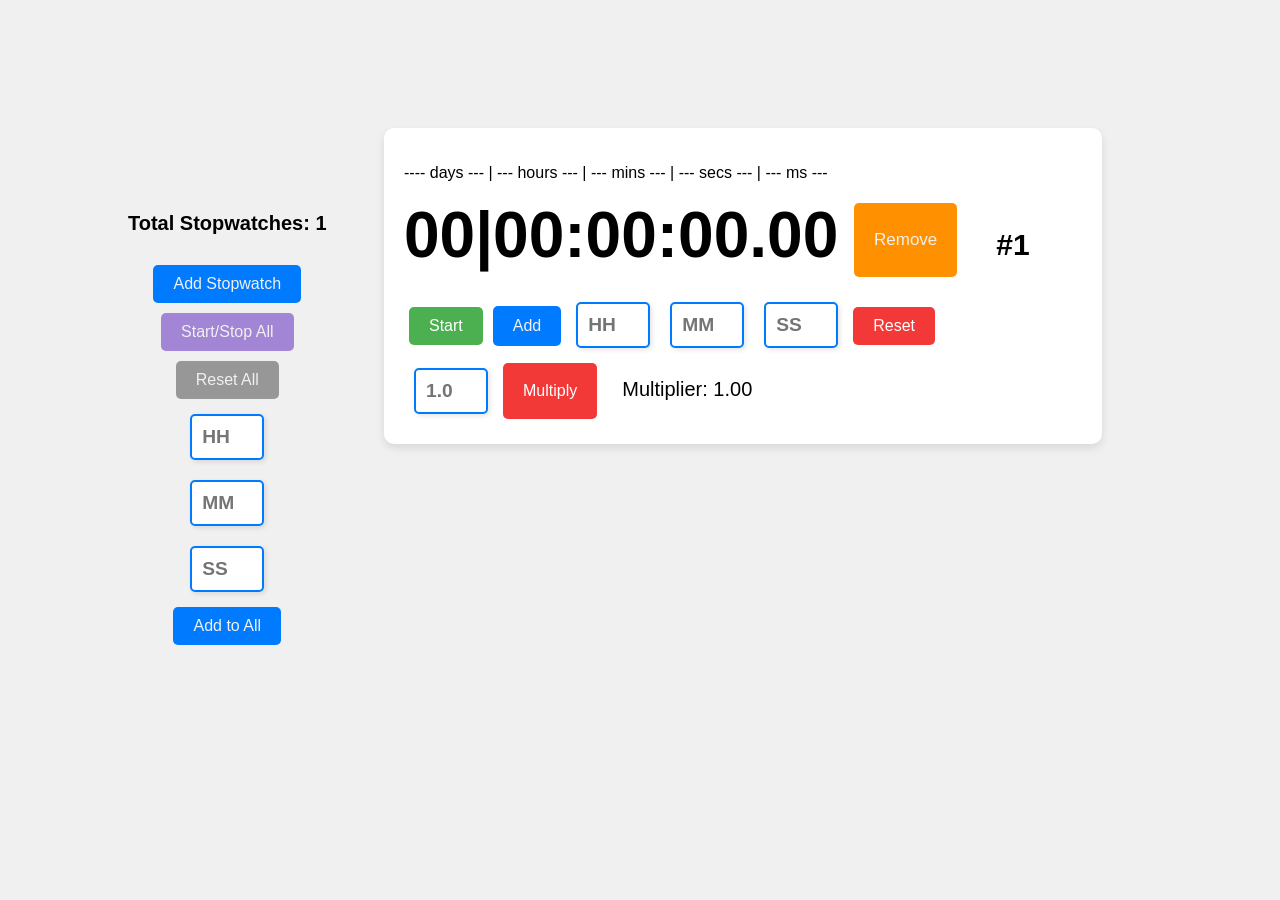
==== index.html @ ce5cc2e3 "connecting to GitHub" ====
<!DOCTYPE html>
<html>
<head>
    <title>JavaScript Stopwatch</title>
    <link rel="stylesheet" href="styles.css">
</head>
<body>
    <div class="concerningAll" id="controlArea">
        <p id="total">Total Stopwatches: 0</p>
        <button class="newSwButton" id="addSwButton">Add Stopwatch</button>
        <button class="startAllButton" id="stopAllButton">Start/Stop All</button>
        <button class="resetAllButton" id="resAllButton">Reset All</button>
        <input type="number" name="quantity" id="allHrInput" step="1" placeholder="HH">
        <input type="number" name="quantity" id="allMinInput" step="1" placeholder="MM">
        <input type="number" name="quantity" id="allSecInput" step="1" placeholder="SS">
        <button class="addAllButton" id="allAddButton">Add to All</button>
    </div>
    <div class="swArea" id="swSection"></div>

    <script src="script.js"></script>
</body>
</html>
---- styles.css ----
/* styles.css */
body {
    font-family: Arial, sans-serif;
    display: flex;
    flex-direction: row;
    height: 100vh;
    margin: 0;
    background-color: #f0f0f0;
}
.concerningAll {
    align-items: center;
    justify-content: center;
    display: flex;
    flex-direction: column;
    padding-left: 10%;
    padding-right: 10%;
    position:fixed;
    margin-top: 15%;
}
.swArea {
    margin-top: 10%;
    margin-left: 30%;
    height: 0vh;
}

.stopwatch {
    width: 100%;
    padding: 20px;
    background-color: white;
    border-radius: 10px;
    box-shadow: 0 4px 8px rgba(0, 0, 0, 0.1);
    margin-bottom: 5%;
    margin-right: 2%;
}
.addorsubtract {
    text-align: center;
    padding: 20px;
    background-color: white;
    border-radius: 10px;
    box-shadow: 0 4px 8px rgba(0, 0, 0, 0.1);
    margin-top: 5%;
}
.inputarea {
    display: flex;
    margin-top:5%
}

.disp {
    font-size: 4em;
    margin-bottom: 20px;
    font-weight: bold;
    width: 420px;
}
.overall {
    display: flex;
}
.counter {
    margin-left: 5%;
    font-size: 30px;
    font-weight: bold;
}
.multDisp {
    font-size: 20px;
    margin-top: 20px;
    margin-left: 20px;
    width: 420px;
}

button {
    background-color:#007bff;
    color:#f0f0f0;
    padding: 10px 20px;
    font-size: 1em;
    margin: 5px;
    cursor: pointer;
    border: none;
    border-radius: 5px;
}
.height {
    margin-top: 14px;
    height: 40px;
}

.safe {
    background-color: #4CAF50; /* Green */
    color: white;
    
}
.dangerous {
    background-color: #f33838; /* Red */
    color: white;
}
.veryDangerous {
    font-size: 17px;
    margin-left: 30px;
    margin-bottom: 15px;
    background-color: rgb(255, 145, 0);
}

input[type="number"] {
    /* Dimensions and spacing */
    width: 50px; /* Set a specific width */
    padding: 10px;
    margin: 10px 10px;
    
    /* Font style */
    font-size: 1.2em;
    font-weight: bold;
    color: #333; /* Dark gray text */
    
    /* Border and appearance */
    border: 2px solid #007bff; /* Blue border */
    border-radius: 5px; /* Slightly rounded corners */
    box-shadow: 2px 2px 5px rgba(0, 0, 0, 0.1); /* Subtle shadow */
    transition: border-color 0.3s ease; /* Smooth transition for hover/focus */
}

.newSwButton {
    margin-top: 5%;
}
.startAllButton {
    background-color: #a285d4;
}
.resetAllButton {
    background-color: #979797;
}

#total {
    font-size: 20px;
    font-weight:bold;
}
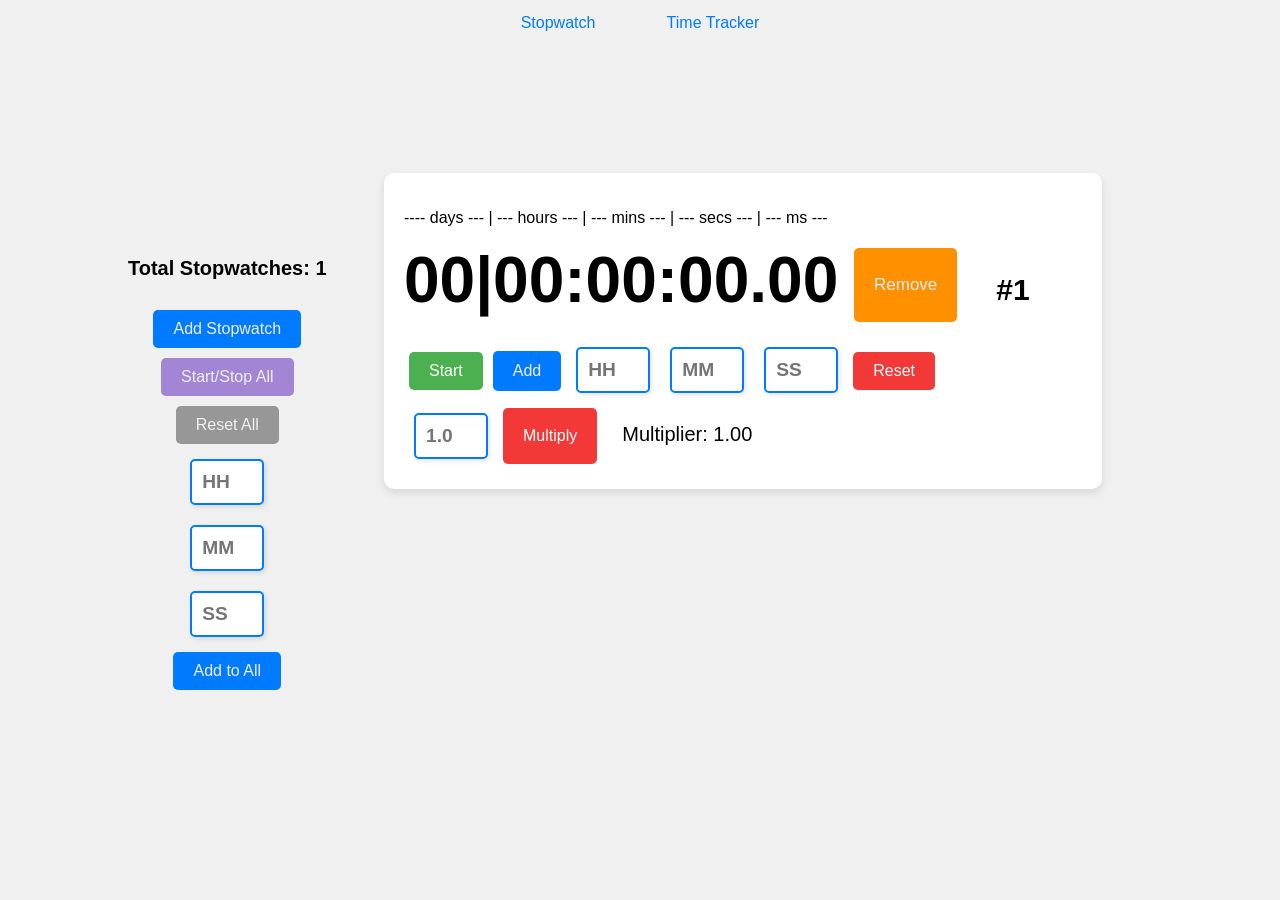
==== commit a66e99ba: "added timetracker.html and added navbar" ====
--- a/index.html
+++ b/index.html
@@ -1,22 +1,32 @@
 <!DOCTYPE html>
 <html>
+
 <head>
+    <meta charset="UTF-8">
+    <meta name="viewport" content="width=device-width, initial-scale=1.0">
     <title>JavaScript Stopwatch</title>
     <link rel="stylesheet" href="styles.css">
 </head>
+
 <body>
-    <div class="concerningAll" id="controlArea">
-        <p id="total">Total Stopwatches: 0</p>
-        <button class="newSwButton" id="addSwButton">Add Stopwatch</button>
-        <button class="startAllButton" id="stopAllButton">Start/Stop All</button>
-        <button class="resetAllButton" id="resAllButton">Reset All</button>
-        <input type="number" name="quantity" id="allHrInput" step="1" placeholder="HH">
-        <input type="number" name="quantity" id="allMinInput" step="1" placeholder="MM">
-        <input type="number" name="quantity" id="allSecInput" step="1" placeholder="SS">
-        <button class="addAllButton" id="allAddButton">Add to All</button>
+    <div class="navBar">
+        <a class="navElement" href="index.html">Stopwatch</a>
+        <a class="navElement" href="timetracker.html">Time Tracker</a>
     </div>
-    <div class="swArea" id="swSection"></div>
-
+    <div class="main">
+        <div class="concerningAll" id="controlArea">
+            <p id="total">Total Stopwatches: 0</p>
+            <button class="newSwButton" id="addSwButton">Add Stopwatch</button>
+            <button class="startAllButton" id="stopAllButton">Start/Stop All</button>
+            <button class="resetAllButton" id="resAllButton">Reset All</button>
+            <input type="number" name="quantity" id="allHrInput" step="1" placeholder="HH">
+            <input type="number" name="quantity" id="allMinInput" step="1" placeholder="MM">
+            <input type="number" name="quantity" id="allSecInput" step="1" placeholder="SS">
+            <button class="addAllButton" id="allAddButton">Add to All</button>
+        </div>
+        <div class="swArea" id="swSection"></div>
+    </div>
     <script src="script.js"></script>
 </body>
+
 </html>
--- a/styles.css
+++ b/styles.css
@@ -1,12 +1,42 @@
 /* styles.css */
 body {
     font-family: Arial, sans-serif;
-    display: flex;
-    flex-direction: row;
-    height: 100vh;
     margin: 0;
     background-color: #f0f0f0;
 }
+
+.main {
+    display: flex;
+    flex-direction: row;
+    height: 95vh;
+    margin: 0;
+    background-color: #f0f0f0;
+}
+
+.navBar {
+    height: 5vh;
+    align-items: center;
+    justify-content: center;
+    display: flex;
+    flex-direction: row;
+    width: 100%;
+}
+
+.navElement {
+    padding: 10px 10px;
+    color: #007bff;
+    margin: 0 2% 0 2%;
+    text-decoration: none;
+    border-radius: 30px;
+}
+
+.navElement:hover {
+    background-color: #007bff;
+    color: #f0f0f0;
+    transition: 0.5s ease;
+
+}
+
 .concerningAll {
     align-items: center;
     justify-content: center;
@@ -14,9 +44,10 @@
     flex-direction: column;
     padding-left: 10%;
     padding-right: 10%;
-    position:fixed;
+    position: fixed;
     margin-top: 15%;
 }
+
 .swArea {
     margin-top: 10%;
     margin-left: 30%;
@@ -32,6 +63,7 @@
     margin-bottom: 5%;
     margin-right: 2%;
 }
+
 .addorsubtract {
     text-align: center;
     padding: 20px;
@@ -40,9 +72,10 @@
     box-shadow: 0 4px 8px rgba(0, 0, 0, 0.1);
     margin-top: 5%;
 }
+
 .inputarea {
     display: flex;
-    margin-top:5%
+    margin-top: 5%
 }
 
 .disp {
@@ -51,14 +84,17 @@
     font-weight: bold;
     width: 420px;
 }
+
 .overall {
     display: flex;
 }
+
 .counter {
     margin-left: 5%;
     font-size: 30px;
     font-weight: bold;
 }
+
 .multDisp {
     font-size: 20px;
     margin-top: 20px;
@@ -67,8 +103,8 @@
 }
 
 button {
-    background-color:#007bff;
-    color:#f0f0f0;
+    background-color: #007bff;
+    color: #f0f0f0;
     padding: 10px 20px;
     font-size: 1em;
     margin: 5px;
@@ -76,20 +112,25 @@
     border: none;
     border-radius: 5px;
 }
+
 .height {
     margin-top: 14px;
     height: 40px;
 }
 
 .safe {
-    background-color: #4CAF50; /* Green */
+    background-color: #4CAF50;
+    /* Green */
     color: white;
-    
+
 }
+
 .dangerous {
-    background-color: #f33838; /* Red */
+    background-color: #f33838;
+    /* Red */
     color: white;
 }
+
 .veryDangerous {
     font-size: 17px;
     margin-left: 30px;
@@ -99,33 +140,47 @@
 
 input[type="number"] {
     /* Dimensions and spacing */
-    width: 50px; /* Set a specific width */
+    width: 50px;
+    /* Set a specific width */
     padding: 10px;
     margin: 10px 10px;
-    
+
     /* Font style */
     font-size: 1.2em;
     font-weight: bold;
-    color: #333; /* Dark gray text */
-    
+    color: #333;
+    /* Dark gray text */
+
     /* Border and appearance */
-    border: 2px solid #007bff; /* Blue border */
-    border-radius: 5px; /* Slightly rounded corners */
-    box-shadow: 2px 2px 5px rgba(0, 0, 0, 0.1); /* Subtle shadow */
-    transition: border-color 0.3s ease; /* Smooth transition for hover/focus */
+    border: 2px solid #007bff;
+    /* Blue border */
+    border-radius: 5px;
+    /* Slightly rounded corners */
+    box-shadow: 2px 2px 5px rgba(0, 0, 0, 0.1);
+    /* Subtle shadow */
+    transition: border-color 0.3s ease;
+    /* Smooth transition for hover/focus */
 }
 
 .newSwButton {
     margin-top: 5%;
 }
+
 .startAllButton {
     background-color: #a285d4;
 }
+
 .resetAllButton {
     background-color: #979797;
 }
 
 #total {
     font-size: 20px;
-    font-weight:bold;
+    font-weight: bold;
+}
+
+
+
+.listArea {
+    width: 25%;
 }
